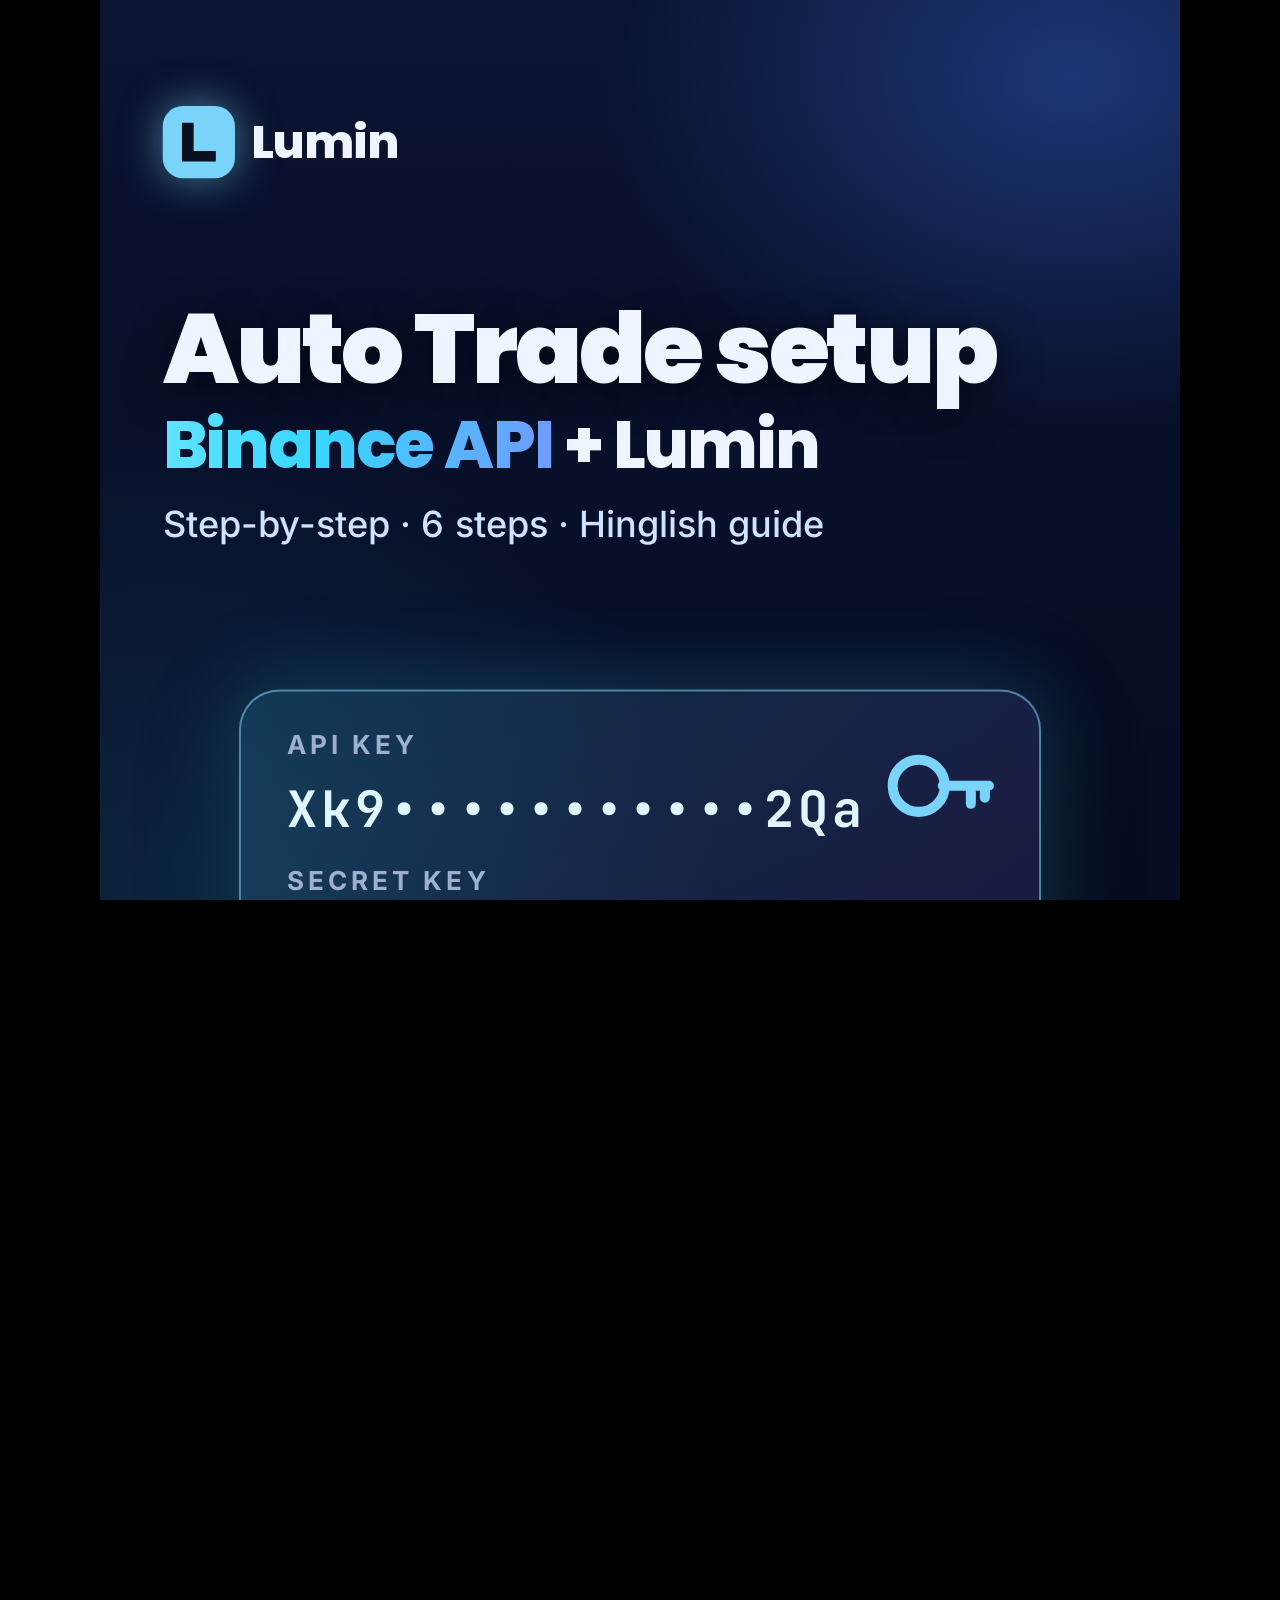
==== ads/api-connect-guide/index.html @ d6cc2ead "Add API-connect awareness reel and step-by-step setup guide A 45s reel ('API key dena = paisa dena? " ====
<!doctype html>
<!--
  GUIDE — "Auto Trade setup: Binance API + Lumin" (2m24s walkthrough)

  Owner, 2026-09-26: an awareness + guidance video on creating a Binance API
  key and connecting it to Lumin for auto-trade. Not a hook test like the three
  ads: this is the video a new subscriber follows step by step, so it is paced
  for reading (every step holds 12–22s) and runs on a calm bed (no kick).
  Linked from the reel (api-connect-reel), usable in-app / WhatsApp / YouTube.

  What each step shows is the REAL flow, verified 2026-09-26 against:
    Lumin   Menu → "Auto-trade & execution" → "Exchange connection"
            (page "Server-side auto-trade": "Read this before connecting",
            "Lumin's server IP" + Copy, fields "API key" / "API secret",
            button "Connect for server-side trading", result "Connected" with
            Withdraw disabled / Futures enabled / IP access list OK)
            → "Auto-trade" → "Live Trading" → "Enable LIVE auto-trade?"
            lumin-app lib/features/settings/pages/*.dart
    Engine  360-v2 src/security/binance_connect_validator.py rejects a key with
            withdrawals ON, futures OFF, no IP restriction, or Lumin's IP
            missing (B18). Defaults src/execution/tripwires.py: $500 position
            cap, 5 orders/min. Live hands-off execution is the Auto plan (B16).
    Binance API Management wording (Create API · System generated · Edit
            restrictions · Enable Futures · Enable Withdrawals · Restrict
            access to trusted IPs only). Binance changes its layout, so every
            mock screen is marked ILLUSTRATION.

  Deliberately NOT in the video:
    - Lumin's server IP. The app fetches it live; a baked-in IP goes stale the
      day the server moves and sends every viewer to a failed connect. The
      video masks it and says "copy it from the app".
    - Any real key or secret, even blurred. Values are bullet-masked.
    - Any P&L, win rate or "safe" claim (docs/compliance-checklist.md).

  Timeline (120 BPM grid, cuts on beats):
      0.0–7.0   INTRO (frame 0 = thumbnail)
      7.0–19.0  Pehle ye ready rakho (KYC · 2FA · Futures account · Auto plan)
     19.0–33.0  1/6 Lumin: server IP copy
     33.0–49.0  2/6 Binance: Create API
     49.0–62.0  3/6 Copy API Key + Secret Key (secret shows once)
     62.0–84.0  4/6 Edit restrictions: IP lock → Futures ON → Withdrawals OFF → Save
     84.0–102   5/6 Lumin: paste → Connect → 3 checks
    102.0–120   6/6 Auto-trade → Live Trading → Enable LIVE (Paper tip)
    120.0–136.5 Recap: aapka paisa, aapka account, aapka control
    136.5–144   END: CTA + ASCI disclaimer (7.5s, ≥5s rule)
-->
<html data-duration="144000">
<head>
<meta charset="utf-8">
<title>Lumin — Auto Trade setup guide</title>
<link rel="stylesheet" href="../_shared/base.css">
<link rel="stylesheet" href="../_shared/guide.css">
<style>
  #stage {
    background:
      radial-gradient(760px 560px at 90% 4%, rgba(61,123,255,.34), transparent 62%),
      radial-gradient(900px 760px at 6% 46%, rgba(56,214,255,.12), transparent 62%),
      radial-gradient(1100px 800px at 50% 110%, rgba(155,107,255,.2), transparent 60%),
      linear-gradient(180deg, #0a1330 0%, #060b20 55%, #02040d 100%);
  }
  #cam { position:absolute; inset:0; transform-origin: 50% 45%; }
  #flash { position:absolute; inset:0; background:#fff; opacity:0; pointer-events:none; z-index:50; mix-blend-mode:overlay; }
  .brand-mini { position:absolute; left:64px; top:108px; display:flex; align-items:center; gap:16px; z-index:30; }
  .brand-mini .logo { width:72px; height:72px; border-radius:20px; }
  .brand-mini .logo svg { width:34px; height:40px; }
  .brand-mini span { font:800 46px/1 "Poppins"; letter-spacing:-1px; }
  .slot { position:absolute; left:64px; right:64px; top:470px; }

  /* intro */
  .keycard { position:absolute; left:140px; top:690px; width:800px; height:330px; border-radius:40px; padding:40px 46px;
    background: linear-gradient(135deg, rgba(56,214,255,.16), rgba(155,107,255,.14)); border:2px solid rgba(122,211,248,.55);
    box-shadow: 0 0 90px rgba(56,214,255,.25), 0 40px 90px rgba(0,0,0,.6); }
  .keycard .k { font:800 26px/1 "Inter"; letter-spacing:4px; color:var(--muted); }
  .keycard .m { font:700 50px/1 "Mono"; margin-top:26px; letter-spacing:4px; color:#dff6ff; }
  .keycard .m2 { font:700 36px/1 "Mono"; margin-top:22px; letter-spacing:6px; color:var(--dim); }
  .keyicon { position:absolute; right:40px; top:34px; width:120px; height:120px; }
  .chiprow { position:absolute; left:0; right:0; top:1070px; display:flex; justify-content:center; gap:16px; }
  .gchip { padding:18px 26px; border-radius:20px; font:800 30px/1 "Inter"; border:2px solid; background:rgba(8,14,36,.9); white-space:nowrap; }
  .gchip.r { color:#ffd0d8; border-color:var(--red); box-shadow:0 0 30px rgba(255,77,109,.35); }
  .gchip.g { color:#c9ffe9; border-color:var(--green); box-shadow:0 0 30px rgba(34,227,155,.35); }
  .gchip.c { color:#cfefff; border-color:var(--cyan); box-shadow:0 0 30px rgba(56,214,255,.35); }

  /* checklist */
  .todo { position:absolute; left:64px; right:64px; display:flex; gap:26px; align-items:center; padding:26px 30px; border-radius:26px;
    background:rgba(13,24,56,.9); border:2px solid rgba(122,211,248,.28); }
  .todo .n { width:66px; height:66px; flex:none; border-radius:50%; display:grid; place-items:center; font:800 32px/1 "Poppins";
    background:rgba(56,214,255,.14); border:2px solid var(--cyan); color:var(--cyan); }
  .todo b { display:block; font:700 38px/1.15 "Inter"; }
  .todo span { display:block; font:500 27px/1.35 "Inter"; color:var(--muted); margin-top:6px; }
  .todo .who { margin-left:auto; flex:none; font:800 22px/1 "Inter"; letter-spacing:2px; }

  /* recap */
  .rc { position:absolute; left:64px; right:64px; display:flex; gap:28px; align-items:center; padding:26px 30px; border-radius:28px;
    background:rgba(13,24,56,.92); border:2px solid; }
  .rc .ic { width:84px; height:84px; flex:none; border-radius:24px; display:grid; place-items:center; font:900 40px/1 "Poppins"; }
  .rc b { display:block; font:800 40px/1.1 "Poppins"; }
  .rc span { display:block; font:500 28px/1.35 "Inter"; color:#cfe3ff; margin-top:6px; }
  .spin { width:40px; height:40px; border-radius:50%; border:5px solid rgba(56,214,255,.25); border-top-color:var(--cyan); animation: spin .8s linear infinite; }
  @keyframes spin { to { transform: rotate(360deg); } }
</style>
</head>
<body>
<!-- Cue list for tools/soundtrack.py. Times in ms. Keep in step with the scenes. -->
<script type="application/json" id="soundtrack">
{
  "bpm": 120,
  "prog": "lift",
  "kick": false,
  "music_from": 0,
  "music_until": 136500,
  "end": 144000,
  "sfx": [
    [0, "impact"], [60, "ding"], [4500, "blip"],
    [7000, "whoosh"], [7800, "tick"], [9300, "tick"], [10800, "tick"], [12300, "tick"],
    [19000, "whoosh"], [21500, "tap"], [24300, "tap"], [28000, "tap"], [28400, "ding"],
    [33000, "whoosh"], [36500, "tap"], [40500, "tap"], [42500, "tap"], [45500, "tap"], [46500, "lock"],
    [49000, "whoosh"], [52500, "alarm"], [54000, "tap"], [56000, "tap"],
    [62000, "whoosh"], [65500, "tap"], [67000, "tap"], [68500, "tap"], [69000, "lock"],
    [72000, "tap"], [72100, "toggle"], [75000, "alarm"], [79500, "tap"], [80500, "lock"],
    [84000, "whoosh"], [87000, "tap"], [89000, "tap"], [91500, "tap"], [93500, "ding"],
    [94000, "tick"], [94500, "tick"], [95000, "tick"],
    [102000, "whoosh"], [105500, "tap"], [108000, "tap"], [108500, "toggle"], [109000, "ding"],
    [120000, "whoosh"], [120000, "impact"], [121000, "hit"], [123000, "hit"], [125000, "hit"], [127000, "hit"],
    [135500, "riser1"], [136500, "impact"], [136500, "whoosh"]
  ]
}
</script>

<div id="stage" data-end-at="136500" data-poster="0">
<div id="cam">
  <div class="grid-floor" style="opacity:.28"></div>
  <div class="brand-mini" data-w="-,0,136300">
    <div class="logo" data-logo></div><span>Lumin</span>
  </div>
  <div class="pips" id="pips" data-w="fade,19000,119800"><i></i><i></i><i></i><i></i><i></i><i></i></div>

  <!-- ============ INTRO — the thumbnail (0–7s) ============ -->
  <div class="abs" style="left:64px; top:300px" data-w="-,0,6900">
    <div class="h1" style="font-size:98px">Auto Trade setup</div>
    <div class="h2" style="font-size:66px; margin-top:12px"><span class="grad">Binance API</span> + Lumin</div>
    <div class="body" style="margin-top:18px; color:#cfe3ff">Step-by-step · 6 steps · Hinglish guide</div>
  </div>
  <div class="keycard" data-w="-,0,6900">
    <div class="k">API KEY</div>
    <div class="m">Xk9•••••••••••2Qa</div>
    <div class="k" style="margin-top:34px">SECRET KEY</div>
    <div class="m2">••••••••••••••••</div>
    <svg class="keyicon" viewBox="0 0 120 120"><circle cx="40" cy="60" r="26" fill="none" stroke="#7ad3f8" stroke-width="10"/><path d="M64 60h46M92 60v18M106 60v12" stroke="#7ad3f8" stroke-width="10" stroke-linecap="round"/></svg>
  </div>
  <div class="chiprow" data-w="-,0,6900">
    <span class="gchip r">✕ Withdrawals OFF</span><span class="gchip g">✓ Futures ON</span><span class="gchip c">🔒 IP lock</span>
  </div>
  <div class="abs center-x" style="top:1170px; width:100%; text-align:center" data-w="up,4500,6900">
    <span class="illus" style="font-size:26px; color:var(--muted)">Binance app + Lumin app — dono saath kholo</span>
  </div>

  <!-- ============ PEHLE YE READY RAKHO (7–19s) ============ -->
  <div class="stephead" data-w="left,7000,18800">
    <span class="stepno">SHURU KARNE SE PEHLE</span>
    <div class="steptitle">Ye 4 cheezein ready rakho</div>
  </div>
  <div class="todo" style="top:520px" data-w="left,7800,18800">
    <div class="n">1</div><div><b>Binance account verified</b><span>KYC complete ho</span></div><span class="who" style="color:var(--amber)">BINANCE</span>
  </div>
  <div class="todo" style="top:700px" data-w="left,9300,18800">
    <div class="n">2</div><div><b>2FA ON</b><span>API key banane ke liye zaroori</span></div><span class="who" style="color:var(--amber)">BINANCE</span>
  </div>
  <div class="todo" style="top:880px" data-w="left,10800,18800">
    <div class="n">3</div><div><b>Futures account open</b><span>Tabhi key pe "Enable Futures" milega</span></div><span class="who" style="color:var(--amber)">BINANCE</span>
  </div>
  <div class="todo" style="top:1060px" data-w="left,12300,18800">
    <div class="n">4</div><div><b>Auto Trade plan active</b><span>Live Auto Trade isi plan pe chalta hai</span></div><span class="who" style="color:var(--brand)">LUMIN</span>
  </div>

  <!-- ============ 1/6 LUMIN — copy server IP (19–33s) ============ -->
  <div class="stephead" data-w="left,19000,32800">
    <span class="stepno">STEP 1/6 <small>LUMIN APP</small></span>
    <div class="steptitle">Lumin ka server IP copy karo</div>
  </div>
  <div class="slot" data-w="up,19300,25300">
    <span class="crumb">Menu <b>›</b> Auto-trade &amp; execution <b>›</b> Exchange connection</span>
  </div>
  <div class="slot" data-w="up,25500,29300"><div class="note warn" style="position:static">Pehli baar? "Read terms" accept karo — phir IP dikhega.</div></div>
  <div class="slot" data-w="up,29500,32800"><div class="note danger" style="position:static">IP hamesha app se copy karo — video se nahi.</div></div>

  <div class="screen" style="top:600px" data-w="up,19500,22400">
    <div class="bar">Menu<span class="who">LUMIN</span></div>
    <div class="sec">ACCOUNT</div>
    <div class="srow"><div class="ico">◉</div><div class="grow">Profile</div><span class="chev">›</span></div>
    <div class="srow"><div class="ico">◔</div><div class="grow">Notifications</div><span class="chev">›</span></div>
    <div class="sec">TRADING</div>
    <div class="srow"><div class="ico">⟳</div><div class="grow">Auto-trade &amp; execution<span class="sub">Sizing, leverage, exchange connection</span></div><span class="chev">›</span>
      <div class="ring" data-w="fade,20600,22400"></div><i class="tap" data-t="21500" style="left:800px; top:50%"></i></div>
    <div class="sec">SUPPORT</div>
    <div class="srow"><div class="ico">§</div><div class="grow">Legal</div><span class="chev">›</span></div>
  </div>

  <div class="screen" style="top:600px" data-w="left,22500,25400">
    <div class="bar"><span class="back">‹</span>Auto-trade &amp; execution<span class="who">LUMIN</span></div>
    <div class="sec">EXECUTION</div>
    <div class="srow"><div class="ico">⟳</div><div class="grow">Auto-trade<span class="sub">Position size, leverage</span></div><span class="chev">›</span></div>
    <div class="srow"><div class="ico">☁</div><div class="grow">Exchange connection<span class="sub">Engine trades even when your phone is offline</span></div><span class="chev">›</span>
      <div class="ring" data-w="fade,23300,25400"></div><i class="tap" data-t="24300" style="left:800px; top:50%"></i></div>
    <div class="sec">TRADING PREFERENCES</div>
    <div class="srow dim"><div class="ico">≡</div><div class="grow">Symbol preference</div><span class="chev">›</span></div>
    <div class="srow dim"><div class="ico">◈</div><div class="grow">Pre-TP grab</div><span class="chev">›</span></div>
  </div>

  <div class="screen" style="top:600px; height:680px" data-w="left,25500,32800">
    <div class="bar"><span class="back">‹</span>Server-side auto-trade<span class="who">LUMIN</span></div>
    <div class="warnbox"><b>Read this before connecting</b>• Withdraw permission must be DISABLED on your Binance key.<br>• Your key's IP access list must include Lumin's server IP.</div>
    <div style="padding:10px 34px 0; font:600 26px/1.3 Inter; color:var(--ink)">Add Lumin's server IP to your Binance key's IP access list:</div>
    <div class="field" style="margin-top:14px"><label>LUMIN'S SERVER IP · aapke app mein asli IP dikhega</label>
      <div class="v">•••.•••.•••.•••</div><span class="copy">⧉ Copy</span>
      <div class="ring" data-w="fade,26800,29000"></div><i class="tap" data-t="28000" style="left:790px; top:62%"></i></div>
    <div class="toast" style="bottom:56px" data-w="up,28400,32800">Lumin's server IP copied to clipboard</div>
    <span class="illus">ILLUSTRATION</span>
  </div>

  <!-- ============ 2/6 BINANCE — create API (33–49s) ============ -->
  <div class="stephead" data-w="left,33000,48800">
    <span class="stepno bnb">STEP 2/6 <small>BINANCE APP</small></span>
    <div class="steptitle">Nayi API key banao</div>
  </div>
  <div class="slot" data-w="up,33300,43800"><span class="crumb">Profile <b>›</b> Account <b>›</b> API Management <b>›</b> Create API</span></div>
  <div class="slot" data-w="up,44000,48800"><div class="note" style="position:static">Naam kuch bhi — jaise "Lumin". Phir 2FA se verify.</div></div>

  <div class="screen bnb" style="top:600px; height:560px" data-w="up,33500,38400">
    <div class="bar">API Management<span class="who">BINANCE</span></div>
    <div style="padding:30px 34px 6px; font:500 27px/1.4 Inter; color:var(--muted)">API keys se apps aapke account pe trade kar sakti hain. Aapki keys:</div>
    <div class="srow dim"><div class="grow">Koi key nahi</div></div>
    <div class="btnx amber" style="margin-top:40px">Create API
      <div class="ring" data-w="fade,35400,37600" style="border-radius:20px"></div><i class="tap" data-t="36500" style="left:416px; top:50%"></i></div>
    <span class="illus">ILLUSTRATION</span>
  </div>

  <div class="screen bnb" style="top:600px; height:600px" data-w="left,38500,43400">
    <div class="bar"><span class="back">‹</span>Choose API key type<span class="who">BINANCE</span></div>
    <div class="srow" style="padding:30px 34px"><div class="radio"></div><div class="grow">System generated<span class="sub">HMAC key · recommended</span></div>
      <div class="radio on" style="position:absolute; left:34px" data-w="pop,40500,-"></div>
      <div class="ring" data-w="fade,39500,41600"></div><i class="tap" data-t="40500" style="left:790px; top:50%"></i></div>
    <div class="srow dim" style="padding:30px 34px"><div class="radio"></div><div class="grow">Self-generated</div></div>
    <div class="btnx amber" style="margin-top:50px">Next<i class="tap" data-t="42500" style="left:416px; top:50%"></i></div>
    <span class="illus">ILLUSTRATION</span>
  </div>

  <div class="screen bnb" style="top:600px; height:600px" data-w="left,43500,48800">
    <div class="bar"><span class="back">‹</span>Label your API key<span class="who">BINANCE</span></div>
    <div class="field" style="margin-top:36px"><label>API KEY LABEL</label><div class="v"><span data-w="wipe,44000,-" style="display:inline-block">Lumin</span></div></div>
    <div class="btnx amber" style="margin-top:30px">Next<i class="tap" data-t="45500" style="left:416px; top:50%"></i></div>
    <div class="warnbox okbox" style="margin-top:24px" data-w="pop,46500,-"><b>Security verification ✓</b>Authenticator / SMS / email code se confirm</div>
    <span class="illus">ILLUSTRATION</span>
  </div>

  <!-- ============ 3/6 COPY KEY + SECRET (49–62s) ============ -->
  <div class="stephead" data-w="left,49000,61800">
    <span class="stepno bnb">STEP 3/6 <small>BINANCE APP</small></span>
    <div class="steptitle">Key aur Secret copy karo</div>
  </div>
  <div class="slot" data-w="up,49300,56800"><span class="crumb">API Management <b>›</b> Lumin</span></div>
  <div class="slot" data-w="up,57000,61800"><div class="note danger" style="position:static">Screenshot mat lo. WhatsApp / DM pe kisi ko mat bhejo.</div></div>

  <div class="screen bnb" style="top:600px; height:640px" data-w="up,49500,61800">
    <div class="bar">API key: Lumin<span class="who">BINANCE</span></div>
    <div class="field" style="margin-top:28px"><label>API KEY</label><div class="v">Xk9•••••••••••••••••••2Qa</div><span class="copy">⧉</span>
      <i class="tap" data-t="54000" style="left:800px; top:62%"></i></div>
    <div class="field"><label>SECRET KEY</label><div class="v">••••••••••••••••••••••••</div><span class="copy">⧉</span>
      <i class="tap" data-t="56000" style="left:800px; top:62%"></i></div>
    <div class="warnbox dangerbox" style="margin-top:26px" data-w="pop,52500,-"><b>Secret Key sirf EK baar dikhegi</b>Abhi copy karo. Baad mein nahi milegi — nayi key banani padegi.</div>
    <span class="illus">ILLUSTRATION</span>
  </div>

  <!-- ============ 4/6 RESTRICTIONS (62–84s) ============ -->
  <div class="stephead" data-w="left,62000,83800">
    <span class="stepno bnb">STEP 4/6 <small>BINANCE APP</small></span>
    <div class="steptitle">Permissions set karo</div>
  </div>
  <div class="slot" data-w="up,62300,63800"><span class="crumb">API key: Lumin <b>›</b> Edit restrictions</span></div>
  <div class="slot" data-w="up,64000,70800"><div class="note" style="position:static">① Pehle IP lock: Lumin ka IP paste karo.</div></div>
  <div class="slot" data-w="up,71000,74300"><div class="note ok" style="position:static">② Enable Futures ✓ ON</div></div>
  <div class="slot" data-w="up,74500,78800"><div class="note danger" style="position:static">③ Enable Withdrawals — OFF hi rehne do. Hamesha.</div></div>
  <div class="slot" data-w="up,79000,83800"><div class="note" style="position:static">④ Save karo aur 2FA se verify karo.</div></div>

  <div class="screen bnb" style="top:590px; height:700px" data-w="up,62500,83800">
    <div class="bar">Edit restrictions<span class="who">BINANCE</span></div>
    <div class="srow" style="padding:13px 34px"><div class="cb on"></div><div class="grow">Enable Reading</div></div>
    <div class="srow" style="padding:13px 34px"><div class="cbwrap"><div class="cb stack"></div><div class="cb on stack" data-w="pop,72000,-"></div></div>
      <div class="grow">Enable Futures</div><span class="tag on" data-w="pop,72300,-">ON</span>
      <div class="ring green" data-w="fade,71000,73800"></div><i class="tap" data-t="72000" style="left:59px; top:50%"></i></div>
    <div class="srow" style="padding:13px 34px"><div class="cb"></div><div class="grow">Enable Withdrawals</div><span class="tag off" data-w="pop,75000,-">OFF RAKHO</span>
      <div class="ring red" data-w="fade,74500,78700"></div></div>
    <div class="sec" style="padding-top:14px">IP ACCESS RESTRICTIONS</div>
    <div class="srow dim" style="padding:9px 34px; border:0"><div class="radio"></div><div class="grow" style="font-size:30px">Unrestricted</div></div>
    <div class="srow" style="padding:9px 34px; border:0"><div class="radio"></div><div class="grow" style="font-size:30px">Restrict access to trusted IPs only</div>
      <div class="radio on" style="position:absolute; left:34px" data-w="pop,65500,-"></div>
      <div class="ring" data-w="fade,64500,66500"></div><i class="tap" data-t="65500" style="left:56px; top:50%"></i></div>
    <div class="field" style="margin:4px 34px 0; padding:14px 24px"><label>TRUSTED IP</label>
      <div class="v" style="font-size:30px"><span class="ph" data-w="-,0,66900">Lumin ka IP paste karo</span></div>
      <div class="filled v" style="font-size:30px; bottom:14px" data-w="wipe,67000,-">•••.•••.•••.•••</div>
      <span class="copy" style="bottom:14px; color:var(--amber)">Confirm</span>
      <i class="tap" data-t="67000" style="left:300px; top:60%"></i><i class="tap" data-t="68500" style="left:770px; top:60%"></i>
      <span class="tag on" style="position:absolute; right:190px; bottom:12px" data-w="pop,69000,-">✓ IP added</span></div>
    <div class="btnx amber" style="margin:14px 34px 0; padding:20px">Save<i class="tap" data-t="79500" style="left:416px; top:50%"></i></div>
    <div class="dialog" style="top:250px" data-w="pop,80500,83800"><h5>Security verification ✓</h5><p>Restrictions saved.</p></div>
  </div>

  <!-- ============ 5/6 LUMIN — paste + connect (84–102s) ============ -->
  <div class="stephead" data-w="left,84000,101800">
    <span class="stepno">STEP 5/6 <small>LUMIN APP</small></span>
    <div class="steptitle">Lumin mein paste karo</div>
  </div>
  <div class="slot" data-w="up,84300,96300"><span class="crumb">Menu <b>›</b> Auto-trade &amp; execution <b>›</b> Exchange connection</span></div>
  <div class="slot" data-w="up,96500,101800"><div class="note ok" style="position:static">Koi setting galat? App batayega kaunsi fix karni hai.</div></div>

  <div class="screen" style="top:600px; height:690px" data-w="up,84500,101800">
    <div class="bar"><span class="back">‹</span>Server-side auto-trade<span class="who">LUMIN</span></div>
    <div data-w="-,0,93300">
    <div style="padding:24px 34px 0; font:700 30px/1.2 Inter">Connect Binance Futures API key</div>
    <div class="field"><label>API key</label><div class="v"><span class="ph" data-w="-,0,86900">Paste</span></div>
      <div class="filled v" data-w="wipe,87000,-">Xk9•••••••••••••••••••2Qa</div><i class="tap" data-t="87000" style="left:420px; top:55%"></i></div>
    <div class="field"><label>API secret</label><div class="v"><span class="ph" data-w="-,0,88900">Paste</span></div>
      <div class="filled v" data-w="wipe,89000,-">••••••••••••••••••••••••</div><i class="tap" data-t="89000" style="left:420px; top:55%"></i></div>
    <div class="btnx">Connect for server-side trading<i class="tap" data-t="91500" style="left:416px; top:50%"></i></div>
    </div>
    <div class="abs" style="left:34px; right:34px; top:590px; display:flex; gap:18px; align-items:center; font:600 28px/1 Inter; color:var(--muted)" data-w="fade,92000,93400"><div class="spin"></div>Binance se check ho raha hai…</div>
    <div class="warnbox okbox" style="position:absolute; left:0; right:0; top:130px; margin:0 34px; padding:30px 30px" data-w="up,93500,-">
      <b style="font-size:32px">✓ Connected</b>
      <div style="font:500 24px/1.3 Inter; color:#cfe3ff; margin:4px 0 12px">Key stored encrypted on Lumin's servers. Checks passed:</div>
      <div style="font:700 30px/1.6 Inter">
        <div data-w="left,94000,-">✅ Withdraw disabled</div>
        <div data-w="left,94500,-">✅ Futures enabled</div>
        <div data-w="left,95000,-">✅ IP access list OK</div>
      </div>
    </div>
  </div>

  <!-- ============ 6/6 LIVE ON (102–120s) ============ -->
  <div class="stephead" data-w="left,102000,119800">
    <span class="stepno">STEP 6/6 <small>LUMIN APP</small></span>
    <div class="steptitle">Auto Trade ON karo</div>
  </div>
  <div class="slot" data-w="up,102300,110300"><span class="crumb">Menu <b>›</b> Auto-trade &amp; execution <b>›</b> Auto-trade</span></div>
  <div class="slot" data-w="up,110500,114300"><div class="note warn" style="position:static">Pehle dekhna hai? Paper Trading se shuru karo.</div></div>
  <div class="slot" data-w="up,114500,119800"><div class="note" style="position:static">Position size aur leverage yahin apne hisaab se set karo.</div></div>

  <div class="screen" style="top:600px; height:640px" data-w="up,102500,119800">
    <div class="bar"><span class="back">‹</span>Auto-trade<span class="who">LUMIN</span></div>
    <div class="sec" style="padding-top:26px">EXECUTION MODE</div>
    <div class="srow"><div class="grow">Live Trading<span class="sub">Real orders on your Binance account</span></div>
      <div class="swwrap"><div class="sw stack"><i></i></div><div class="sw on stack" data-w="fade,108500,-"><i></i></div></div>
      <div class="ring green" data-w="fade,104500,110000"></div><i class="tap" data-t="105500" style="left:800px; top:50%"></i></div>
    <div class="srow" style="position:relative"><div class="grow">Paper Trading<span class="sub">Simulated — no real money</span></div>
      <div class="swwrap"><div class="sw stack"><i></i></div></div>
      <div class="ring" data-w="fade,110500,114000"></div></div>
    <div style="padding:20px 34px; font:700 28px/1 Inter; color:var(--muted)">Mode: <span style="position:relative; display:inline-block"><span data-w="-,0,108900">Off</span><span style="color:var(--green); position:absolute; left:0" data-w="fade,109000,-">Live</span></span></div>
    <div class="srow" style="border-top:1px solid rgba(255,255,255,.07)"><div class="grow">Position size · Leverage<span class="sub">Aapki marzi, aapki limit</span></div><span class="chev">›</span>
      <div class="ring" data-w="fade,114500,119600"></div></div>
    <div class="scrim" data-w="fade,106000,108400"></div>
    <div class="dialog" style="top:200px" data-w="pop,106000,108400">
      <h5>Enable LIVE auto-trade?</h5>
      <p>Real orders will be placed on your Binance account.</p>
      <div class="btns"><span style="color:var(--muted)">Cancel</span><span style="background:var(--green); color:#04140d">Enable LIVE<i class="tap" data-t="108000" style="left:50%; top:50%"></i></span></div>
    </div>
  </div>

  <!-- ============ RECAP (120–136.5s) ============ -->
  <div class="abs" style="left:64px; top:292px" data-w="pop,120000,136300">
    <div class="h2" style="font-size:60px">Aapka paisa.</div>
    <div class="h2" style="font-size:60px">Aapka account. <span class="grad-green">Aapka control.</span></div>
  </div>
  <div class="rc" style="top:490px; border-color:var(--red)" data-w="left,121000,136300">
    <div class="ic" style="background:rgba(255,77,109,.16); color:var(--red)">✕</div>
    <div><b>Withdrawals OFF</b><span>Lumin paisa nikaal hi nahi sakta. ON wali key hum reject karte hain.</span></div>
  </div>
  <div class="rc" style="top:690px; border-color:var(--cyan)" data-w="left,123000,136300">
    <div class="ic" style="background:rgba(56,214,255,.14); color:var(--cyan)">🔒</div>
    <div><b>IP lock</b><span>Key sirf Lumin ke server se chalti hai. Kahin aur se — block.</span></div>
  </div>
  <div class="rc" style="top:890px; border-color:var(--amber)" data-w="left,125000,136300">
    <div class="ic" style="background:rgba(255,197,66,.14); color:var(--amber)">!</div>
    <div><b>Secret sirf app mein</b><span>Lumin team kabhi DM / WhatsApp pe key nahi maangti.</span></div>
  </div>
  <div class="rc" style="top:1090px; border-color:var(--green)" data-w="left,127000,136300">
    <div class="ic" style="background:rgba(34,227,155,.14); color:var(--green)">✓</div>
    <div><b>Limit aur exit aapke haath</b><span>Default: $500 max position · 5 orders/min. Disconnect kabhi bhi.</span></div>
  </div>

  <!-- ============ END — CTA + ASCI disclaimer (136.5–144s, 7.5s) ============ -->
  <div class="abs center-x" style="top:292px; width:100%; text-align:center" data-in="pop" data-at="136500" data-dur="500">
    <div style="display:flex; align-items:center; justify-content:center; gap:22px">
      <div class="logo" style="width:104px; height:104px; border-radius:28px" data-logo-lg></div>
      <div style="font:900 84px/1 Poppins; letter-spacing:-2px">Lumin</div>
    </div>
    <div class="h2" style="margin-top:28px; font-size:66px">Auto Trade — <span class="grad">aapke apne</span></div>
    <div class="h2" style="margin-top:4px; font-size:66px"><span class="grad">Binance account pe.</span></div>
  </div>
  <div class="abs center-x" style="top:640px; text-align:center; width:100%" data-in="up" data-at="136800" data-dur="450">
    <div class="cta glow-pulse" style="font-size:40px">Menu › Auto-trade &amp; execution</div>
    <div class="body" style="margin-top:22px; color:#cfe3ff">app.luminapp.org &nbsp;·&nbsp; Google Play</div>
  </div>
  <div class="disclaimer" style="top:865px" data-in="fade" data-at="136500" data-dur="300">
    <h4>RISK DISCLAIMER</h4>
    <p>Crypto products and NFTs are unregulated and can be highly risky. There may be no regulatory recourse for any loss from such transactions.</p>
    <small>Futures trading carries a high risk of loss. Signals are not financial advice. 18+ only.</small>
  </div>
</div>
<div id="flash"></div>
</div>

<script>
/* Shorthand, expanded before runtime.js collects:
 *   data-w="IN,AT,UNTIL"  IN is a runtime in-type or "-" (present from t=0);
 *                         UNTIL "-" = stays until its parent leaves.
 *   .tap[data-t=T]        pops at T, gone at T+650.                         */
document.querySelectorAll("[data-w]").forEach((el) => {
  const [kind, at, until] = el.dataset.w.split(",");
  if (kind !== "-") { el.dataset.in = kind; el.dataset.at = at; el.dataset.dur = kind === "wipe" ? "700" : "350"; }
  if (until !== "-") { el.dataset.out = "fade"; el.dataset.until = until; el.dataset.odur = "220"; }
});
document.querySelectorAll(".tap[data-t]").forEach((el) => {
  const t = +el.dataset.t;
  Object.assign(el.dataset, { in: "pop", at: t - 150, dur: "200", out: "fade", until: t + 450, odur: "200" });
});
</script>
<script src="../_shared/runtime.js"></script>
<script>
(function () {
  const L = '<svg viewBox="0 0 46 52"><path d="M0 0h16v38h30v14H0z" fill="#0b1020"/></svg>';
  document.querySelectorAll("[data-logo]").forEach((el) => (el.innerHTML = L));
  document.querySelectorAll("[data-logo-lg]").forEach((el) => (el.innerHTML = L.replace('viewBox', 'style="width:50px;height:58px" viewBox')));

  const cam = document.getElementById("cam"), flash = document.getElementById("flash");
  const pips = [...document.querySelectorAll("#pips i")];
  const STEPS = [19000, 33000, 49000, 62000, 84000, 102000];
  const CUTS = [7000, ...STEPS, 120000, 136500];

  Ad.onFrame((t) => {
    // Gentle push inside each scene; no beat bump (calm reading pace).
    let sceneStart = 0; for (const c of CUTS) if (t >= c) sceneStart = c;
    const drift = Math.min(1, (t - sceneStart) / 12000);
    cam.style.transform = `scale(${(1 + 0.02 * drift).toFixed(4)})`;
    let f = 0; for (const c of CUTS) { const d = t - c; if (d >= 0 && d < 200) f = Math.max(f, 1 - d / 200); }
    flash.style.opacity = (0.35 * f).toFixed(3);
    pips.forEach((p, i) => p.classList.toggle("on", t >= STEPS[i]));
  });
})();
</script>
</body>
</html>
---- ads/_shared/base.css ----
/* Lumin ad design system — 1080x1920 (9:16) canvas.
 *
 * Safe zones (Meta, 2026): keep headlines and CTAs between y≈250 and y≈1300.
 * Reels overlays the bottom ~35% with caption + buttons, and feed placements
 * crop 9:16 to 4:5 (y 285–1635), so the band both survive is 285–1300.
 * Ambient decoration may run edge to edge; words may not.
 */
@font-face { font-family: "Poppins"; font-weight: 600; src: url("../../assets/fonts/Poppins-600.ttf"); }
@font-face { font-family: "Poppins"; font-weight: 700; src: url("../../assets/fonts/Poppins-700.ttf"); }
@font-face { font-family: "Poppins"; font-weight: 800; src: url("../../assets/fonts/Poppins-800.ttf"); }
@font-face { font-family: "Poppins"; font-weight: 900; src: url("../../assets/fonts/Poppins-900.ttf"); }
@font-face { font-family: "Inter"; font-weight: 400; src: url("../../assets/fonts/Inter-400.ttf"); }
@font-face { font-family: "Inter"; font-weight: 500; src: url("../../assets/fonts/Inter-500.ttf"); }
@font-face { font-family: "Inter"; font-weight: 600; src: url("../../assets/fonts/Inter-600.ttf"); }
@font-face { font-family: "Inter"; font-weight: 700; src: url("../../assets/fonts/Inter-700.ttf"); }
@font-face { font-family: "Caveat"; font-weight: 700; src: url("../../assets/fonts/Caveat-700.ttf"); }
@font-face { font-family: "Mono"; font-weight: 500; src: url("../../assets/fonts/JetBrainsMono-500.ttf"); }
@font-face { font-family: "Mono"; font-weight: 700; src: url("../../assets/fonts/JetBrainsMono-700.ttf"); }

:root {
  --bg0: #040816;
  --bg1: #0a1330;
  --panel: rgba(13, 24, 56, 0.86);
  --panel-solid: #0d1838;
  --line: rgba(122, 211, 248, 0.22);
  --brand: #7ad3f8;          /* Lumin icon blue */
  --cyan: #38d6ff;
  --blue: #3d7bff;
  --violet: #9b6bff;
  --green: #22e39b;
  --red: #ff4d6d;
  --amber: #ffc542;
  --ink: #eef5ff;
  --muted: #9fb0cf;
  --dim: #5f7196;
}

* { box-sizing: border-box; margin: 0; padding: 0; }
html, body { background: #000; overflow: hidden; }
body { display: grid; place-items: center; height: 100vh; }

#stage {
  position: relative; width: 1080px; height: 1920px; overflow: hidden;
  font-family: "Inter", sans-serif; color: var(--ink);
  background:
    radial-gradient(900px 700px at 85% 8%, rgba(61, 123, 255, 0.35), transparent 60%),
    radial-gradient(800px 800px at 10% 60%, rgba(56, 214, 255, 0.16), transparent 60%),
    radial-gradient(1000px 700px at 60% 105%, rgba(155, 107, 255, 0.22), transparent 60%),
    linear-gradient(180deg, var(--bg1), var(--bg0) 70%);
  transform-origin: center;
}
.abs { position: absolute; }
.center-x { left: 50%; transform: translateX(-50%); }

/* ---------- ambient background ---------- */
.grid-floor {
  position: absolute; left: -40%; right: -40%; bottom: -10%; height: 55%;
  background-image:
    linear-gradient(rgba(56, 214, 255, 0.22) 2px, transparent 2px),
    linear-gradient(90deg, rgba(56, 214, 255, 0.22) 2px, transparent 2px);
  background-size: 90px 90px;
  transform: perspective(700px) rotateX(62deg);
  mask-image: linear-gradient(180deg, transparent, #000 45%);
  animation: gridMove 3s linear infinite;
  opacity: 0.45;
}
@keyframes gridMove { to { background-position: 0 90px, 0 0; } }

.particle {
  position: absolute; width: 6px; height: 6px; border-radius: 50%;
  background: var(--cyan); box-shadow: 0 0 14px 4px rgba(56, 214, 255, 0.6);
  animation: floatUp linear infinite; opacity: 0;
}
@keyframes floatUp {
  0% { transform: translateY(0); opacity: 0; }
  15% { opacity: 0.9; }
  100% { transform: translateY(-900px); opacity: 0; }
}
.bg-candles { position: absolute; inset: 0; opacity: 0.12; }

/* ---------- brand bar ---------- */
.brandbar { position: absolute; left: 64px; top: 84px; display: flex; align-items: center; gap: 20px; z-index: 20; }
.logo {
  width: 92px; height: 92px; border-radius: 24px; background: var(--brand);
  display: grid; place-items: center; box-shadow: 0 0 40px rgba(122, 211, 248, 0.55);
}
.logo svg { width: 46px; height: 52px; }
.brandbar .name { font: 800 54px/1 "Poppins"; letter-spacing: -1px; }
.brandbar .sub { font: 500 24px/1.2 "Inter"; color: var(--muted); margin-top: 6px; }
.tagline-top {
  position: absolute; right: 64px; top: 110px; text-align: right; z-index: 20;
  font: 600 22px/1.5 "Inter"; letter-spacing: 6px; color: var(--muted);
}

/* ---------- type ---------- */
.h1 { font: 900 104px/1.02 "Poppins"; letter-spacing: -3px; text-shadow: 0 6px 40px rgba(0,0,0,.6); }
.h2 { font: 800 76px/1.06 "Poppins"; letter-spacing: -2px; }
.h3 { font: 700 50px/1.15 "Poppins"; letter-spacing: -1px; }
.body { font: 500 36px/1.4 "Inter"; color: var(--muted); }
.grad { background: linear-gradient(90deg, #5fe3ff, #38d6ff 40%, #6f9bff); -webkit-background-clip: text; background-clip: text; color: transparent; }
.grad-warm { background: linear-gradient(90deg, #ffb347, #ff4d6d); -webkit-background-clip: text; background-clip: text; color: transparent; }
.grad-green { background: linear-gradient(90deg, #6affc6, #22e39b); -webkit-background-clip: text; background-clip: text; color: transparent; }
.script {
  font: 700 64px/1.05 "Caveat"; color: #dff6ff;
  text-shadow: 0 0 24px rgba(56, 214, 255, 0.55);
}
.swoosh { display: block; height: 22px; margin-top: 4px; }
.mono { font-family: "Mono"; }

/* ---------- cards ---------- */
.card {
  position: absolute; border-radius: 34px; background: var(--panel);
  border: 2px solid rgba(56, 214, 255, 0.45);
  box-shadow: 0 0 0 1px rgba(255, 255, 255, 0.04) inset, 0 0 60px rgba(56, 214, 255, 0.22), 0 30px 80px rgba(0, 0, 0, 0.55);
}
.card.green { border-color: rgba(34, 227, 155, 0.7); box-shadow: 0 0 70px rgba(34, 227, 155, 0.3), 0 30px 80px rgba(0, 0, 0, 0.55); }
.card.red { border-color: rgba(255, 77, 109, 0.7); box-shadow: 0 0 70px rgba(255, 77, 109, 0.28), 0 30px 80px rgba(0, 0, 0, 0.55); }
.card.dull { background: rgba(40, 44, 58, 0.92); border-color: rgba(255, 255, 255, 0.12); box-shadow: 0 30px 80px rgba(0, 0, 0, 0.6); }

.pill {
  display: inline-flex; align-items: center; gap: 12px; padding: 10px 22px; border-radius: 999px;
  font: 700 28px/1 "Inter"; letter-spacing: 1px;
}
.pill.long { background: rgba(34, 227, 155, 0.16); color: var(--green); border: 2px solid rgba(34, 227, 155, 0.55); }
.pill.short { background: rgba(255, 77, 109, 0.16); color: var(--red); border: 2px solid rgba(255, 77, 109, 0.55); }
.pill.live { background: rgba(56, 214, 255, 0.14); color: var(--cyan); border: 2px solid rgba(56, 214, 255, 0.55); }
.dot { width: 14px; height: 14px; border-radius: 50%; background: currentColor; box-shadow: 0 0 12px currentColor; animation: blink 1s ease-in-out infinite; }
@keyframes blink { 50% { opacity: 0.25; } }

.row { display: flex; justify-content: space-between; align-items: center; padding: 22px 0; border-bottom: 1px solid rgba(255, 255, 255, 0.07); font: 500 36px/1 "Inter"; color: var(--muted); }
.row:last-child { border-bottom: 0; }
.row b { font: 700 42px/1 "Mono"; color: var(--ink); }
.row b.g { color: var(--green); }
.row b.r { color: var(--red); }

.check {
  display: flex; align-items: center; gap: 24px; padding: 26px 30px; border-radius: 24px;
  background: rgba(34, 227, 155, 0.08); border: 2px solid rgba(34, 227, 155, 0.35);
  font: 600 38px/1.1 "Inter";
}
.tick { width: 58px; height: 58px; border-radius: 50%; background: var(--green); display: grid; place-items: center; flex: none; box-shadow: 0 0 26px rgba(34, 227, 155, 0.7); }
.tick svg { width: 32px; height: 32px; }
.cross { background: var(--red); box-shadow: 0 0 26px rgba(255, 77, 109, 0.7); }

.glow-pulse { animation: glowPulse 1.6s ease-in-out infinite; }
@keyframes glowPulse { 50% { filter: brightness(1.35); } }

/* ---------- end card ---------- */
.cta {
  display: inline-flex; align-items: center; gap: 18px; padding: 34px 64px; border-radius: 999px;
  background: linear-gradient(90deg, #2f7bff, #38d6ff); color: #041022;
  font: 800 46px/1 "Poppins"; box-shadow: 0 0 60px rgba(56, 214, 255, 0.6);
}
.disclaimer {
  position: absolute; left: 70px; right: 70px; border-radius: 30px; padding: 44px 48px;
  background: rgba(8, 14, 36, 0.94); border: 2px solid rgba(255, 197, 66, 0.55);
  text-align: center;
}
.disclaimer h4 { font: 800 34px/1 "Poppins"; color: var(--amber); letter-spacing: 3px; margin-bottom: 26px; }
.disclaimer p { font: 600 34px/1.4 "Inter"; color: #fff; }
.disclaimer small { display: block; margin-top: 20px; font: 500 26px/1.45 "Inter"; color: var(--muted); }
.illus { font: 500 22px/1 "Inter"; color: var(--dim); letter-spacing: 1px; }

/* ---------- lower-third decoration (below the text safe zone) ---------- */
.deco-chart { position: absolute; left: 0; top: 1330px; width: 1080px; height: 420px; opacity: .9; }
.deco-chart .area { animation: breathe 3.2s ease-in-out infinite; }
@keyframes breathe { 50% { opacity: .55; } }
.deco-chart .glowdot { animation: blink 1.2s ease-in-out infinite; }
.ticker {
  position: absolute; left: 0; top: 1790px; width: 1080px; height: 70px; overflow: hidden;
  border-top: 1px solid rgba(56,214,255,.25); border-bottom: 1px solid rgba(56,214,255,.25);
  background: rgba(5,10,28,.7);
}
.ticker-track { position: absolute; top: 18px; white-space: nowrap; font: 600 30px/1 "Mono"; color: #9fb0cf; animation: tick 14s linear infinite; }
.ticker-track b { color: #eef5ff; margin: 0 8px 0 40px; }
.ticker-track .u { color: var(--green); } .ticker-track .d { color: var(--red); }
@keyframes tick { from { transform: translateX(0); } to { transform: translateX(-50%); } }
---- ads/_shared/guide.css ----
/* Guide kit — designed mockups of the Binance and Lumin screens a user taps
 * through when connecting an API key (used by api-connect-reel and
 * api-connect-guide). Loaded AFTER base.css.
 *
 * These are illustrations in the ad design language, NOT screenshots
 * (CLAUDE.md: designed UI, no exchange logos, "Binance" as plain text). The
 * labels match the real apps' wording so a viewer can find the same control:
 *   Lumin  — lumin-app lib/features/settings/pages/{trading_settings,
 *            server_side_execution, auto_trade_settings}_page.dart
 *   Binance — API Management wording as published by Binance; their layout
 *            changes, so every screen carries "ILLUSTRATION".
 *
 * Everything with words sits inside y 285–1300 (base.css safe zone).
 */

/* ---------- mock screen ---------- */
.screen {
  position: absolute; left: 90px; width: 900px; border-radius: 40px; overflow: hidden;
  background: linear-gradient(180deg, #0d1638, #080e26);
  border: 2px solid rgba(255, 255, 255, 0.14);
  box-shadow: 0 0 0 1px rgba(255, 255, 255, 0.04) inset, 0 0 70px rgba(56, 214, 255, 0.18), 0 40px 90px rgba(0, 0, 0, 0.6);
}
.screen.bnb { border-color: rgba(255, 197, 66, 0.45); box-shadow: 0 0 70px rgba(255, 197, 66, 0.16), 0 40px 90px rgba(0, 0, 0, 0.6); }
.screen .bar {
  height: 86px; display: flex; align-items: center; gap: 18px; padding: 0 34px;
  background: rgba(255, 255, 255, 0.04); border-bottom: 1px solid rgba(255, 255, 255, 0.08);
  font: 700 32px/1 "Inter"; color: var(--ink);
}
.screen .bar .back { font: 700 36px/1 "Inter"; color: var(--muted); }
.screen .bar .who { margin-left: auto; font: 800 22px/1 "Inter"; letter-spacing: 2px; color: var(--brand); }
.screen.bnb .bar .who { color: var(--amber); }
.screen .illus { position: absolute; right: 30px; bottom: 16px; }

.sec { padding: 20px 34px 6px; font: 700 22px/1 "Inter"; letter-spacing: 2px; color: var(--dim); }
.srow {
  position: relative; display: flex; align-items: center; gap: 22px; padding: 22px 34px;
  border-bottom: 1px solid rgba(255, 255, 255, 0.07); font: 600 34px/1.15 "Inter"; color: var(--ink);
}
.srow .grow { flex: 1; min-width: 0; }
.srow .sub { display: block; font: 500 24px/1.3 "Inter"; color: var(--muted); margin-top: 6px; }
.srow .chev { font: 700 34px/1 "Inter"; color: var(--dim); }
.srow.dim { opacity: 0.4; }
.ico {
  width: 60px; height: 60px; border-radius: 16px; flex: none; display: grid; place-items: center;
  background: rgba(122, 211, 248, 0.12); border: 2px solid rgba(122, 211, 248, 0.3);
  font: 800 28px/1 "Inter"; color: var(--brand);
}

/* checkboxes and radios; a state change is a second element popped on top */
.cb {
  position: relative; width: 50px; height: 50px; border-radius: 12px; flex: none;
  border: 3px solid rgba(255, 255, 255, 0.35); background: rgba(255, 255, 255, 0.04);
}
.cb.on { border-color: var(--green); background: var(--green); box-shadow: 0 0 22px rgba(34, 227, 155, 0.7); }
.cb.on::after {
  content: ""; position: absolute; left: 14px; top: 4px; width: 13px; height: 26px;
  border: solid #04140d; border-width: 0 6px 6px 0; transform: rotate(45deg);
}
.cb.stack { position: absolute; left: 0; top: 0; }
.cbwrap { position: relative; width: 50px; height: 50px; flex: none; }
.radio { width: 44px; height: 44px; border-radius: 50%; border: 3px solid rgba(255, 255, 255, 0.35); flex: none; position: relative; }
.radio.on { border-color: var(--cyan); box-shadow: 0 0 18px rgba(56, 214, 255, 0.6); }
.radio.on::after { content: ""; position: absolute; inset: 8px; border-radius: 50%; background: var(--cyan); }

.tag { padding: 8px 16px; border-radius: 12px; font: 800 24px/1 "Inter"; letter-spacing: 1px; white-space: nowrap; }
.tag.off { color: #fff; background: var(--red); box-shadow: 0 0 22px rgba(255, 77, 109, 0.7); }
.tag.on { color: #04140d; background: var(--green); box-shadow: 0 0 22px rgba(34, 227, 155, 0.7); }
.tag.info { color: #041022; background: var(--cyan); }

/* input field and button */
.field {
  position: relative; margin: 16px 34px; padding: 18px 24px; border-radius: 18px;
  background: #050a1d; border: 2px solid rgba(122, 211, 248, 0.3);
}
.field label { display: block; font: 600 22px/1 "Inter"; color: var(--muted); margin-bottom: 12px; }
.field .v { font: 700 32px/1.1 "Mono"; color: var(--ink); white-space: nowrap; overflow: hidden; }
.field .ph { font: 500 30px/1.1 "Inter"; color: var(--dim); }
.field .copy { position: absolute; right: 22px; bottom: 16px; font: 800 26px/1 "Inter"; color: var(--cyan); }
.field .filled { position: absolute; left: 24px; right: 24px; bottom: 18px; background: #050a1d; }
.btnx {
  position: relative; margin: 18px 34px 28px; padding: 26px; border-radius: 20px; text-align: center;
  font: 800 32px/1 "Poppins"; color: #041022; background: linear-gradient(90deg, #2f7bff, #38d6ff);
  box-shadow: 0 0 40px rgba(56, 214, 255, 0.4);
}
.btnx.amber { background: linear-gradient(90deg, #ffb347, #ffc542); color: #1a1100; box-shadow: 0 0 40px rgba(255, 197, 66, 0.35); }
.btnx.ghost { background: transparent; border: 2px solid rgba(255, 255, 255, 0.25); color: var(--ink); box-shadow: none; }

.warnbox {
  margin: 18px 34px; padding: 20px 24px; border-radius: 18px;
  background: rgba(255, 197, 66, 0.08); border: 2px solid rgba(255, 197, 66, 0.6);
  font: 600 26px/1.4 "Inter"; color: #ffe6ad;
}
.warnbox b { color: var(--amber); display: block; font: 800 26px/1.2 "Inter"; margin-bottom: 6px; }
.dangerbox { background: rgba(255, 77, 109, 0.1); border-color: rgba(255, 77, 109, 0.7); color: #ffd0d8; }
.dangerbox b { color: var(--red); }
.okbox { background: rgba(34, 227, 155, 0.08); border-color: rgba(34, 227, 155, 0.6); color: #c9ffe9; }
.okbox b { color: var(--green); }

.toast {
  position: absolute; left: 34px; right: 34px; bottom: 26px; padding: 22px 26px; border-radius: 18px;
  background: #e9f3ff; color: #06112a; font: 700 26px/1.2 "Inter"; box-shadow: 0 10px 40px rgba(0, 0, 0, 0.5);
}

/* switch (base.css .toggle is the big hero one) */
.sw { position: relative; width: 104px; height: 58px; border-radius: 40px; flex: none; background: rgba(255, 255, 255, 0.12); border: 2px solid rgba(255, 255, 255, 0.2); }
.sw i { position: absolute; top: 5px; left: 6px; width: 44px; height: 44px; border-radius: 50%; background: #fff; }
.sw.on { background: linear-gradient(90deg, #16c784, #22e39b); border-color: transparent; box-shadow: 0 0 26px rgba(34, 227, 155, 0.7); }
.sw.on i { left: 52px; }
.sw.stack { position: absolute; left: 0; top: 0; }
.swwrap { position: relative; width: 104px; height: 58px; flex: none; }

/* dialog over a screen */
.dialog {
  position: absolute; left: 70px; right: 70px; padding: 36px 34px 30px; border-radius: 30px;
  background: #121c44; border: 2px solid rgba(56, 214, 255, 0.5); box-shadow: 0 30px 90px rgba(0, 0, 0, 0.8);
}
.dialog h5 { font: 800 36px/1.2 "Poppins"; margin-bottom: 14px; }
.dialog p { font: 500 26px/1.4 "Inter"; color: var(--muted); }
.dialog .btns { display: flex; gap: 18px; justify-content: flex-end; margin-top: 26px; }
.dialog .btns span { position: relative; padding: 18px 28px; border-radius: 16px; font: 800 28px/1 "Inter"; }
.scrim { position: absolute; inset: 86px 0 0 0; background: rgba(2, 4, 12, 0.72); }

/* ---------- tap marker + focus ring ---------- */
.tap {
  position: absolute; width: 96px; height: 96px; margin: -48px 0 0 -48px; border-radius: 50%; z-index: 5;
  border: 5px solid #fff; background: rgba(255, 255, 255, 0.2);
  box-shadow: 0 0 34px rgba(255, 255, 255, 0.85), inset 0 0 22px rgba(255, 255, 255, 0.5);
}
.tap::after {
  content: ""; position: absolute; inset: -5px; border-radius: 50%; border: 4px solid rgba(255, 255, 255, 0.7);
  animation: ripple 0.8s ease-out infinite;
}
@keyframes ripple { from { transform: scale(1); opacity: 1; } to { transform: scale(1.9); opacity: 0; } }
.ring {
  position: absolute; inset: 4px; border-radius: 16px; pointer-events: none; z-index: 4;
  border: 4px solid var(--cyan); box-shadow: 0 0 30px rgba(56, 214, 255, 0.8), inset 0 0 24px rgba(56, 214, 255, 0.25);
  animation: glowPulse 1s ease-in-out infinite;
}
.ring.red { border-color: var(--red); box-shadow: 0 0 30px rgba(255, 77, 109, 0.8), inset 0 0 24px rgba(255, 77, 109, 0.25); }
.ring.green { border-color: var(--green); box-shadow: 0 0 30px rgba(34, 227, 155, 0.8), inset 0 0 24px rgba(34, 227, 155, 0.25); }

/* ---------- step header ---------- */
.stephead { position: absolute; left: 64px; right: 64px; top: 292px; }
.stepno {
  display: inline-flex; align-items: center; gap: 14px; padding: 12px 24px; border-radius: 999px;
  background: rgba(56, 214, 255, 0.12); border: 2px solid rgba(56, 214, 255, 0.55);
  font: 800 28px/1 "Poppins"; letter-spacing: 2px; color: var(--cyan);
}
.stepno.bnb { background: rgba(255, 197, 66, 0.1); border-color: rgba(255, 197, 66, 0.6); color: var(--amber); }
.stepno small { font: 700 22px/1 "Inter"; letter-spacing: 1px; color: var(--muted); }
.steptitle { font: 800 66px/1.08 "Poppins"; letter-spacing: -2px; margin-top: 18px; }
.crumb {
  display: inline-block; margin-top: 16px; padding: 10px 18px; border-radius: 14px;
  background: rgba(255, 255, 255, 0.06); border: 1px solid rgba(255, 255, 255, 0.12);
  font: 600 26px/1.2 "Inter"; color: #cfe3ff; white-space: nowrap;
}
.crumb b { color: var(--muted); font-weight: 600; margin: 0 8px; }
.note {
  position: absolute; left: 64px; right: 64px; padding: 18px 24px; border-radius: 18px;
  background: rgba(8, 14, 36, 0.92); border-left: 8px solid var(--cyan);
  font: 700 32px/1.3 "Inter"; color: var(--ink);
}
.note.warn { border-left-color: var(--amber); }
.note.danger { border-left-color: var(--red); }
.note.ok { border-left-color: var(--green); }

/* progress pips under the brand bar */
.pips { position: absolute; right: 64px; top: 124px; display: flex; gap: 10px; z-index: 30; }
.pips i { display: block; width: 42px; height: 10px; border-radius: 10px; background: rgba(255, 255, 255, 0.15); }
.pips i.on { background: linear-gradient(90deg, #2f7bff, #38d6ff); box-shadow: 0 0 14px rgba(56, 214, 255, 0.7); }
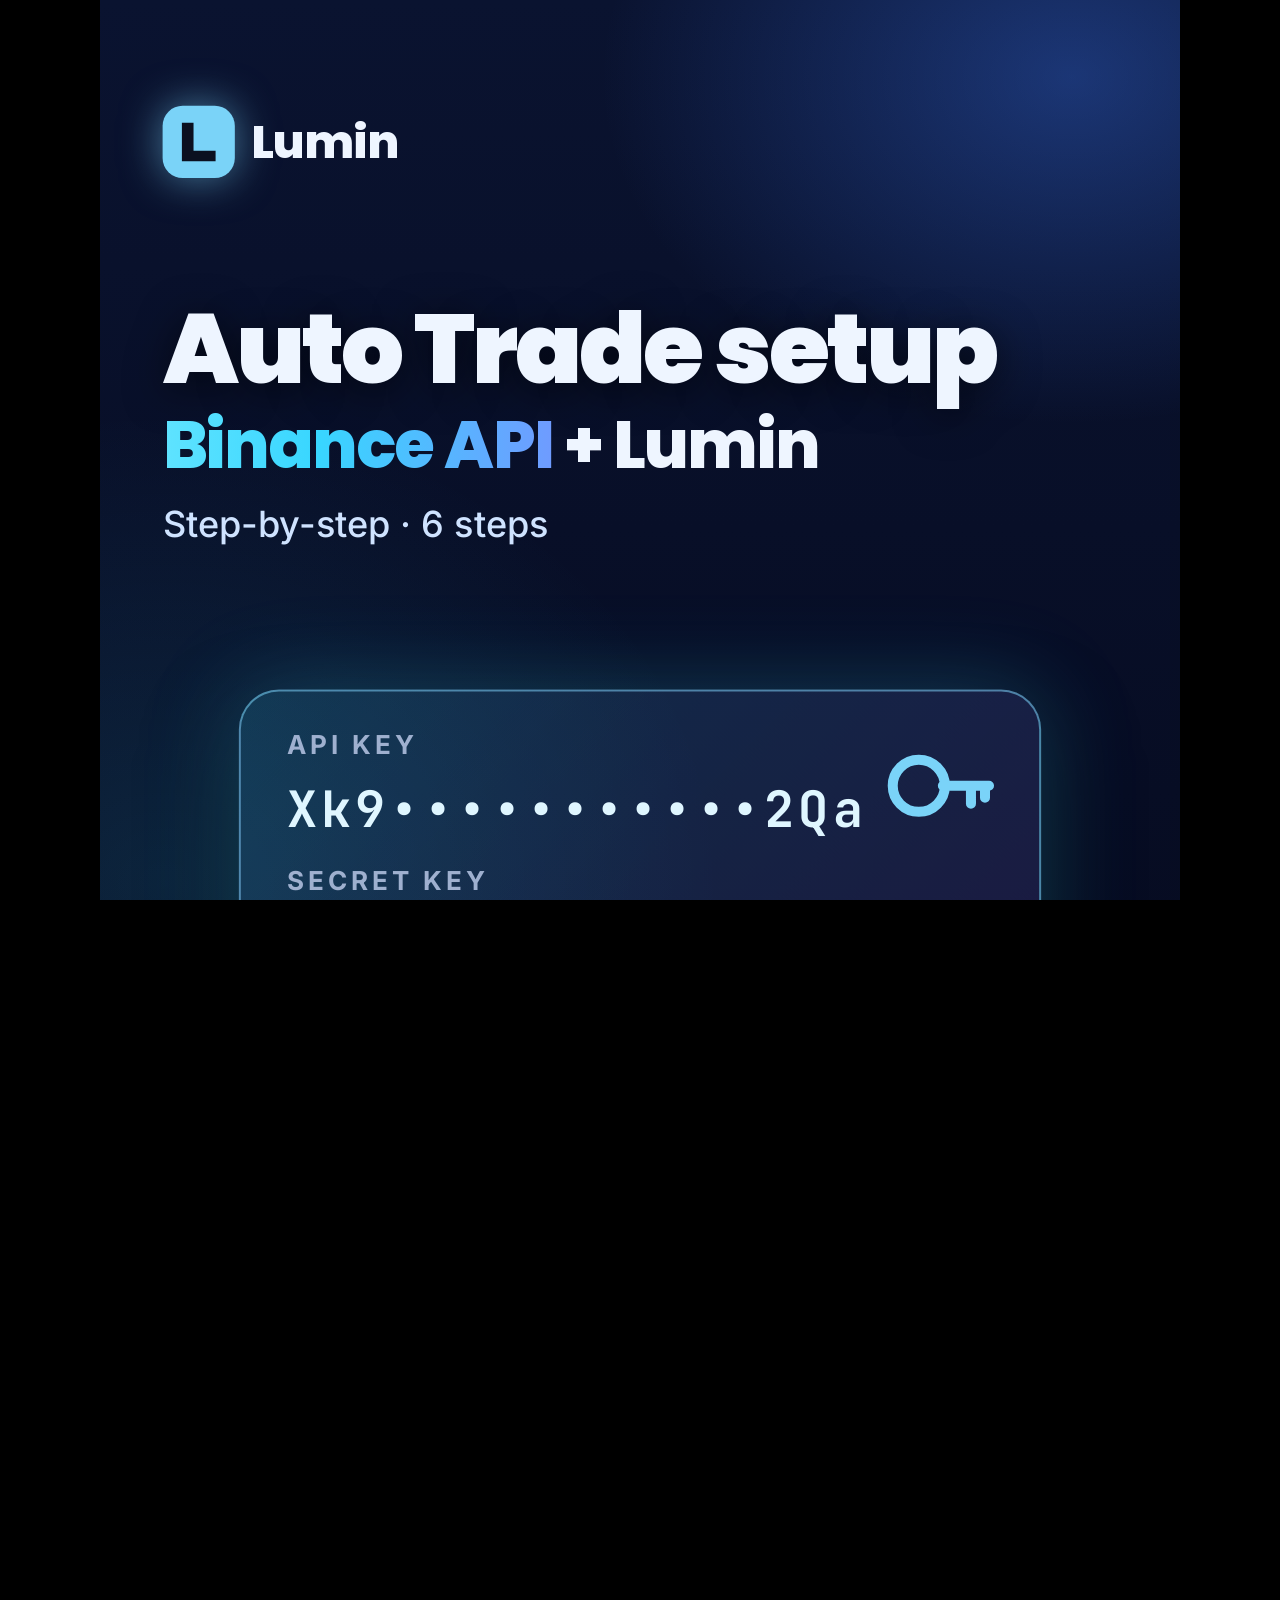
==== commit cebfd066: "Switch the API-connect reel and guide to English-only copy Owner, 2026-09-26: these two videos are E" ====
--- a/ads/api-connect-guide/index.html
+++ b/ads/api-connect-guide/index.html
@@ -1,6 +1,6 @@
 <!doctype html>
 <!--
-  GUIDE — "Auto Trade setup: Binance API + Lumin" (2m24s walkthrough)
+  GUIDE — "Auto Trade setup: Binance API + Lumin" (2m24s walkthrough, English)
 
   Owner, 2026-09-26: an awareness + guidance video on creating a Binance API
   key and connecting it to Lumin for auto-trade. Not a hook test like the three
@@ -138,7 +138,7 @@
   <div class="abs" style="left:64px; top:300px" data-w="-,0,6900">
     <div class="h1" style="font-size:98px">Auto Trade setup</div>
     <div class="h2" style="font-size:66px; margin-top:12px"><span class="grad">Binance API</span> + Lumin</div>
-    <div class="body" style="margin-top:18px; color:#cfe3ff">Step-by-step · 6 steps · Hinglish guide</div>
+    <div class="body" style="margin-top:18px; color:#cfe3ff">Step-by-step · 6 steps</div>
   </div>
   <div class="keycard" data-w="-,0,6900">
     <div class="k">API KEY</div>
@@ -151,37 +151,37 @@
     <span class="gchip r">✕ Withdrawals OFF</span><span class="gchip g">✓ Futures ON</span><span class="gchip c">🔒 IP lock</span>
   </div>
   <div class="abs center-x" style="top:1170px; width:100%; text-align:center" data-w="up,4500,6900">
-    <span class="illus" style="font-size:26px; color:var(--muted)">Binance app + Lumin app — dono saath kholo</span>
+    <span class="illus" style="font-size:26px; color:var(--muted)">Open the Binance app and the Lumin app side by side</span>
   </div>
 
   <!-- ============ PEHLE YE READY RAKHO (7–19s) ============ -->
   <div class="stephead" data-w="left,7000,18800">
-    <span class="stepno">SHURU KARNE SE PEHLE</span>
-    <div class="steptitle">Ye 4 cheezein ready rakho</div>
+    <span class="stepno">BEFORE YOU START</span>
+    <div class="steptitle">Have these 4 things ready</div>
   </div>
   <div class="todo" style="top:520px" data-w="left,7800,18800">
-    <div class="n">1</div><div><b>Binance account verified</b><span>KYC complete ho</span></div><span class="who" style="color:var(--amber)">BINANCE</span>
+    <div class="n">1</div><div><b>Binance account verified</b><span>KYC completed</span></div><span class="who" style="color:var(--amber)">BINANCE</span>
   </div>
   <div class="todo" style="top:700px" data-w="left,9300,18800">
-    <div class="n">2</div><div><b>2FA ON</b><span>API key banane ke liye zaroori</span></div><span class="who" style="color:var(--amber)">BINANCE</span>
+    <div class="n">2</div><div><b>2FA ON</b><span>Required to create an API key</span></div><span class="who" style="color:var(--amber)">BINANCE</span>
   </div>
   <div class="todo" style="top:880px" data-w="left,10800,18800">
-    <div class="n">3</div><div><b>Futures account open</b><span>Tabhi key pe "Enable Futures" milega</span></div><span class="who" style="color:var(--amber)">BINANCE</span>
+    <div class="n">3</div><div><b>Futures account open</b><span>Needed for the "Enable Futures" option</span></div><span class="who" style="color:var(--amber)">BINANCE</span>
   </div>
   <div class="todo" style="top:1060px" data-w="left,12300,18800">
-    <div class="n">4</div><div><b>Auto Trade plan active</b><span>Live Auto Trade isi plan pe chalta hai</span></div><span class="who" style="color:var(--brand)">LUMIN</span>
+    <div class="n">4</div><div><b>Auto Trade plan active</b><span>Live Auto Trade runs on this plan</span></div><span class="who" style="color:var(--brand)">LUMIN</span>
   </div>
 
   <!-- ============ 1/6 LUMIN — copy server IP (19–33s) ============ -->
   <div class="stephead" data-w="left,19000,32800">
     <span class="stepno">STEP 1/6 <small>LUMIN APP</small></span>
-    <div class="steptitle">Lumin ka server IP copy karo</div>
+    <div class="steptitle">Copy Lumin's server IP</div>
   </div>
   <div class="slot" data-w="up,19300,25300">
     <span class="crumb">Menu <b>›</b> Auto-trade &amp; execution <b>›</b> Exchange connection</span>
   </div>
-  <div class="slot" data-w="up,25500,29300"><div class="note warn" style="position:static">Pehli baar? "Read terms" accept karo — phir IP dikhega.</div></div>
-  <div class="slot" data-w="up,29500,32800"><div class="note danger" style="position:static">IP hamesha app se copy karo — video se nahi.</div></div>
+  <div class="slot" data-w="up,25500,29300"><div class="note warn" style="position:static">First time? Accept "Read terms" — then the IP appears.</div></div>
+  <div class="slot" data-w="up,29500,32800"><div class="note danger" style="position:static">Always copy the IP from the app — never from this video.</div></div>
 
   <div class="screen" style="top:600px" data-w="up,19500,22400">
     <div class="bar">Menu<span class="who">LUMIN</span></div>
@@ -210,7 +210,7 @@
     <div class="bar"><span class="back">‹</span>Server-side auto-trade<span class="who">LUMIN</span></div>
     <div class="warnbox"><b>Read this before connecting</b>• Withdraw permission must be DISABLED on your Binance key.<br>• Your key's IP access list must include Lumin's server IP.</div>
     <div style="padding:10px 34px 0; font:600 26px/1.3 Inter; color:var(--ink)">Add Lumin's server IP to your Binance key's IP access list:</div>
-    <div class="field" style="margin-top:14px"><label>LUMIN'S SERVER IP · aapke app mein asli IP dikhega</label>
+    <div class="field" style="margin-top:14px"><label>LUMIN'S SERVER IP · your app shows the real one</label>
       <div class="v">•••.•••.•••.•••</div><span class="copy">⧉ Copy</span>
       <div class="ring" data-w="fade,26800,29000"></div><i class="tap" data-t="28000" style="left:790px; top:62%"></i></div>
     <div class="toast" style="bottom:56px" data-w="up,28400,32800">Lumin's server IP copied to clipboard</div>
@@ -220,15 +220,15 @@
   <!-- ============ 2/6 BINANCE — create API (33–49s) ============ -->
   <div class="stephead" data-w="left,33000,48800">
     <span class="stepno bnb">STEP 2/6 <small>BINANCE APP</small></span>
-    <div class="steptitle">Nayi API key banao</div>
+    <div class="steptitle">Create a new API key</div>
   </div>
   <div class="slot" data-w="up,33300,43800"><span class="crumb">Profile <b>›</b> Account <b>›</b> API Management <b>›</b> Create API</span></div>
-  <div class="slot" data-w="up,44000,48800"><div class="note" style="position:static">Naam kuch bhi — jaise "Lumin". Phir 2FA se verify.</div></div>
+  <div class="slot" data-w="up,44000,48800"><div class="note" style="position:static">Any name works — e.g. "Lumin". Then verify with 2FA.</div></div>
 
   <div class="screen bnb" style="top:600px; height:560px" data-w="up,33500,38400">
     <div class="bar">API Management<span class="who">BINANCE</span></div>
-    <div style="padding:30px 34px 6px; font:500 27px/1.4 Inter; color:var(--muted)">API keys se apps aapke account pe trade kar sakti hain. Aapki keys:</div>
-    <div class="srow dim"><div class="grow">Koi key nahi</div></div>
+    <div style="padding:30px 34px 6px; font:500 27px/1.4 Inter; color:var(--muted)">API keys let apps trade on your account. Your keys:</div>
+    <div class="srow dim"><div class="grow">No keys yet</div></div>
     <div class="btnx amber" style="margin-top:40px">Create API
       <div class="ring" data-w="fade,35400,37600" style="border-radius:20px"></div><i class="tap" data-t="36500" style="left:416px; top:50%"></i></div>
     <span class="illus">ILLUSTRATION</span>
@@ -248,17 +248,17 @@
     <div class="bar"><span class="back">‹</span>Label your API key<span class="who">BINANCE</span></div>
     <div class="field" style="margin-top:36px"><label>API KEY LABEL</label><div class="v"><span data-w="wipe,44000,-" style="display:inline-block">Lumin</span></div></div>
     <div class="btnx amber" style="margin-top:30px">Next<i class="tap" data-t="45500" style="left:416px; top:50%"></i></div>
-    <div class="warnbox okbox" style="margin-top:24px" data-w="pop,46500,-"><b>Security verification ✓</b>Authenticator / SMS / email code se confirm</div>
+    <div class="warnbox okbox" style="margin-top:24px" data-w="pop,46500,-"><b>Security verification ✓</b>Confirm with authenticator / SMS / email code</div>
     <span class="illus">ILLUSTRATION</span>
   </div>
 
   <!-- ============ 3/6 COPY KEY + SECRET (49–62s) ============ -->
   <div class="stephead" data-w="left,49000,61800">
     <span class="stepno bnb">STEP 3/6 <small>BINANCE APP</small></span>
-    <div class="steptitle">Key aur Secret copy karo</div>
+    <div class="steptitle">Copy the Key and Secret</div>
   </div>
   <div class="slot" data-w="up,49300,56800"><span class="crumb">API Management <b>›</b> Lumin</span></div>
-  <div class="slot" data-w="up,57000,61800"><div class="note danger" style="position:static">Screenshot mat lo. WhatsApp / DM pe kisi ko mat bhejo.</div></div>
+  <div class="slot" data-w="up,57000,61800"><div class="note danger" style="position:static">Don't screenshot it. Never send it to anyone on WhatsApp / DM.</div></div>
 
   <div class="screen bnb" style="top:600px; height:640px" data-w="up,49500,61800">
     <div class="bar">API key: Lumin<span class="who">BINANCE</span></div>
@@ -266,20 +266,20 @@
       <i class="tap" data-t="54000" style="left:800px; top:62%"></i></div>
     <div class="field"><label>SECRET KEY</label><div class="v">••••••••••••••••••••••••</div><span class="copy">⧉</span>
       <i class="tap" data-t="56000" style="left:800px; top:62%"></i></div>
-    <div class="warnbox dangerbox" style="margin-top:26px" data-w="pop,52500,-"><b>Secret Key sirf EK baar dikhegi</b>Abhi copy karo. Baad mein nahi milegi — nayi key banani padegi.</div>
+    <div class="warnbox dangerbox" style="margin-top:26px" data-w="pop,52500,-"><b>The Secret Key is shown only ONCE</b>Copy it now. You can't see it again — you'd have to create a new key.</div>
     <span class="illus">ILLUSTRATION</span>
   </div>
 
   <!-- ============ 4/6 RESTRICTIONS (62–84s) ============ -->
   <div class="stephead" data-w="left,62000,83800">
     <span class="stepno bnb">STEP 4/6 <small>BINANCE APP</small></span>
-    <div class="steptitle">Permissions set karo</div>
+    <div class="steptitle">Set the permissions</div>
   </div>
   <div class="slot" data-w="up,62300,63800"><span class="crumb">API key: Lumin <b>›</b> Edit restrictions</span></div>
-  <div class="slot" data-w="up,64000,70800"><div class="note" style="position:static">① Pehle IP lock: Lumin ka IP paste karo.</div></div>
-  <div class="slot" data-w="up,71000,74300"><div class="note ok" style="position:static">② Enable Futures ✓ ON</div></div>
-  <div class="slot" data-w="up,74500,78800"><div class="note danger" style="position:static">③ Enable Withdrawals — OFF hi rehne do. Hamesha.</div></div>
-  <div class="slot" data-w="up,79000,83800"><div class="note" style="position:static">④ Save karo aur 2FA se verify karo.</div></div>
+  <div class="slot" data-w="up,64000,70800"><div class="note" style="position:static">① First, IP lock: paste Lumin's IP.</div></div>
+  <div class="slot" data-w="up,71000,74300"><div class="note ok" style="position:static">② Turn Enable Futures ✓ ON</div></div>
+  <div class="slot" data-w="up,74500,78800"><div class="note danger" style="position:static">③ Enable Withdrawals — leave it OFF. Always.</div></div>
+  <div class="slot" data-w="up,79000,83800"><div class="note" style="position:static">④ Save, then verify with 2FA.</div></div>
 
   <div class="screen bnb" style="top:590px; height:700px" data-w="up,62500,83800">
     <div class="bar">Edit restrictions<span class="who">BINANCE</span></div>
@@ -287,7 +287,7 @@
     <div class="srow" style="padding:13px 34px"><div class="cbwrap"><div class="cb stack"></div><div class="cb on stack" data-w="pop,72000,-"></div></div>
       <div class="grow">Enable Futures</div><span class="tag on" data-w="pop,72300,-">ON</span>
       <div class="ring green" data-w="fade,71000,73800"></div><i class="tap" data-t="72000" style="left:59px; top:50%"></i></div>
-    <div class="srow" style="padding:13px 34px"><div class="cb"></div><div class="grow">Enable Withdrawals</div><span class="tag off" data-w="pop,75000,-">OFF RAKHO</span>
+    <div class="srow" style="padding:13px 34px"><div class="cb"></div><div class="grow">Enable Withdrawals</div><span class="tag off" data-w="pop,75000,-">KEEP OFF</span>
       <div class="ring red" data-w="fade,74500,78700"></div></div>
     <div class="sec" style="padding-top:14px">IP ACCESS RESTRICTIONS</div>
     <div class="srow dim" style="padding:9px 34px; border:0"><div class="radio"></div><div class="grow" style="font-size:30px">Unrestricted</div></div>
@@ -295,7 +295,7 @@
       <div class="radio on" style="position:absolute; left:34px" data-w="pop,65500,-"></div>
       <div class="ring" data-w="fade,64500,66500"></div><i class="tap" data-t="65500" style="left:56px; top:50%"></i></div>
     <div class="field" style="margin:4px 34px 0; padding:14px 24px"><label>TRUSTED IP</label>
-      <div class="v" style="font-size:30px"><span class="ph" data-w="-,0,66900">Lumin ka IP paste karo</span></div>
+      <div class="v" style="font-size:30px"><span class="ph" data-w="-,0,66900">Paste Lumin's IP</span></div>
       <div class="filled v" style="font-size:30px; bottom:14px" data-w="wipe,67000,-">•••.•••.•••.•••</div>
       <span class="copy" style="bottom:14px; color:var(--amber)">Confirm</span>
       <i class="tap" data-t="67000" style="left:300px; top:60%"></i><i class="tap" data-t="68500" style="left:770px; top:60%"></i>
@@ -307,10 +307,10 @@
   <!-- ============ 5/6 LUMIN — paste + connect (84–102s) ============ -->
   <div class="stephead" data-w="left,84000,101800">
     <span class="stepno">STEP 5/6 <small>LUMIN APP</small></span>
-    <div class="steptitle">Lumin mein paste karo</div>
+    <div class="steptitle">Paste it into Lumin</div>
   </div>
   <div class="slot" data-w="up,84300,96300"><span class="crumb">Menu <b>›</b> Auto-trade &amp; execution <b>›</b> Exchange connection</span></div>
-  <div class="slot" data-w="up,96500,101800"><div class="note ok" style="position:static">Koi setting galat? App batayega kaunsi fix karni hai.</div></div>
+  <div class="slot" data-w="up,96500,101800"><div class="note ok" style="position:static">A setting wrong? The app tells you exactly which one to fix.</div></div>
 
   <div class="screen" style="top:600px; height:690px" data-w="up,84500,101800">
     <div class="bar"><span class="back">‹</span>Server-side auto-trade<span class="who">LUMIN</span></div>
@@ -322,7 +322,7 @@
       <div class="filled v" data-w="wipe,89000,-">••••••••••••••••••••••••</div><i class="tap" data-t="89000" style="left:420px; top:55%"></i></div>
     <div class="btnx">Connect for server-side trading<i class="tap" data-t="91500" style="left:416px; top:50%"></i></div>
     </div>
-    <div class="abs" style="left:34px; right:34px; top:590px; display:flex; gap:18px; align-items:center; font:600 28px/1 Inter; color:var(--muted)" data-w="fade,92000,93400"><div class="spin"></div>Binance se check ho raha hai…</div>
+    <div class="abs" style="left:34px; right:34px; top:590px; display:flex; gap:18px; align-items:center; font:600 28px/1 Inter; color:var(--muted)" data-w="fade,92000,93400"><div class="spin"></div>Checking with Binance…</div>
     <div class="warnbox okbox" style="position:absolute; left:0; right:0; top:130px; margin:0 34px; padding:30px 30px" data-w="up,93500,-">
       <b style="font-size:32px">✓ Connected</b>
       <div style="font:500 24px/1.3 Inter; color:#cfe3ff; margin:4px 0 12px">Key stored encrypted on Lumin's servers. Checks passed:</div>
@@ -337,11 +337,11 @@
   <!-- ============ 6/6 LIVE ON (102–120s) ============ -->
   <div class="stephead" data-w="left,102000,119800">
     <span class="stepno">STEP 6/6 <small>LUMIN APP</small></span>
-    <div class="steptitle">Auto Trade ON karo</div>
+    <div class="steptitle">Turn Auto Trade ON</div>
   </div>
   <div class="slot" data-w="up,102300,110300"><span class="crumb">Menu <b>›</b> Auto-trade &amp; execution <b>›</b> Auto-trade</span></div>
-  <div class="slot" data-w="up,110500,114300"><div class="note warn" style="position:static">Pehle dekhna hai? Paper Trading se shuru karo.</div></div>
-  <div class="slot" data-w="up,114500,119800"><div class="note" style="position:static">Position size aur leverage yahin apne hisaab se set karo.</div></div>
+  <div class="slot" data-w="up,110500,114300"><div class="note warn" style="position:static">Want to watch first? Start with Paper Trading.</div></div>
+  <div class="slot" data-w="up,114500,119800"><div class="note" style="position:static">Set position size and leverage here, your way.</div></div>
 
   <div class="screen" style="top:600px; height:640px" data-w="up,102500,119800">
     <div class="bar"><span class="back">‹</span>Auto-trade<span class="who">LUMIN</span></div>
@@ -353,7 +353,7 @@
       <div class="swwrap"><div class="sw stack"><i></i></div></div>
       <div class="ring" data-w="fade,110500,114000"></div></div>
     <div style="padding:20px 34px; font:700 28px/1 Inter; color:var(--muted)">Mode: <span style="position:relative; display:inline-block"><span data-w="-,0,108900">Off</span><span style="color:var(--green); position:absolute; left:0" data-w="fade,109000,-">Live</span></span></div>
-    <div class="srow" style="border-top:1px solid rgba(255,255,255,.07)"><div class="grow">Position size · Leverage<span class="sub">Aapki marzi, aapki limit</span></div><span class="chev">›</span>
+    <div class="srow" style="border-top:1px solid rgba(255,255,255,.07)"><div class="grow">Position size · Leverage<span class="sub">Your choice, your limits</span></div><span class="chev">›</span>
       <div class="ring" data-w="fade,114500,119600"></div></div>
     <div class="scrim" data-w="fade,106000,108400"></div>
     <div class="dialog" style="top:200px" data-w="pop,106000,108400">
@@ -365,24 +365,24 @@
 
   <!-- ============ RECAP (120–136.5s) ============ -->
   <div class="abs" style="left:64px; top:292px" data-w="pop,120000,136300">
-    <div class="h2" style="font-size:60px">Aapka paisa.</div>
-    <div class="h2" style="font-size:60px">Aapka account. <span class="grad-green">Aapka control.</span></div>
+    <div class="h2" style="font-size:60px">Your money.</div>
+    <div class="h2" style="font-size:60px">Your account. <span class="grad-green">Your control.</span></div>
   </div>
   <div class="rc" style="top:490px; border-color:var(--red)" data-w="left,121000,136300">
     <div class="ic" style="background:rgba(255,77,109,.16); color:var(--red)">✕</div>
-    <div><b>Withdrawals OFF</b><span>Lumin paisa nikaal hi nahi sakta. ON wali key hum reject karte hain.</span></div>
+    <div><b>Withdrawals OFF</b><span>Lumin cannot withdraw your funds. Keys with withdrawals ON are rejected.</span></div>
   </div>
   <div class="rc" style="top:690px; border-color:var(--cyan)" data-w="left,123000,136300">
     <div class="ic" style="background:rgba(56,214,255,.14); color:var(--cyan)">🔒</div>
-    <div><b>IP lock</b><span>Key sirf Lumin ke server se chalti hai. Kahin aur se — block.</span></div>
+    <div><b>IP lock</b><span>The key only works from Lumin's server. Anywhere else — blocked.</span></div>
   </div>
   <div class="rc" style="top:890px; border-color:var(--amber)" data-w="left,125000,136300">
     <div class="ic" style="background:rgba(255,197,66,.14); color:var(--amber)">!</div>
-    <div><b>Secret sirf app mein</b><span>Lumin team kabhi DM / WhatsApp pe key nahi maangti.</span></div>
+    <div><b>Secret goes only into the app</b><span>The Lumin team never asks for your key on DM / WhatsApp.</span></div>
   </div>
   <div class="rc" style="top:1090px; border-color:var(--green)" data-w="left,127000,136300">
     <div class="ic" style="background:rgba(34,227,155,.14); color:var(--green)">✓</div>
-    <div><b>Limit aur exit aapke haath</b><span>Default: $500 max position · 5 orders/min. Disconnect kabhi bhi.</span></div>
+    <div><b>Limits and exit are yours</b><span>Default: $500 max position · 5 orders/min. Disconnect anytime.</span></div>
   </div>
 
   <!-- ============ END — CTA + ASCI disclaimer (136.5–144s, 7.5s) ============ -->
@@ -391,8 +391,8 @@
       <div class="logo" style="width:104px; height:104px; border-radius:28px" data-logo-lg></div>
       <div style="font:900 84px/1 Poppins; letter-spacing:-2px">Lumin</div>
     </div>
-    <div class="h2" style="margin-top:28px; font-size:66px">Auto Trade — <span class="grad">aapke apne</span></div>
-    <div class="h2" style="margin-top:4px; font-size:66px"><span class="grad">Binance account pe.</span></div>
+    <div class="h2" style="margin-top:28px; font-size:66px">Auto Trade — <span class="grad">on your own</span></div>
+    <div class="h2" style="margin-top:4px; font-size:66px"><span class="grad">Binance account.</span></div>
   </div>
   <div class="abs center-x" style="top:640px; text-align:center; width:100%" data-in="up" data-at="136800" data-dur="450">
     <div class="cta glow-pulse" style="font-size:40px">Menu › Auto-trade &amp; execution</div>
